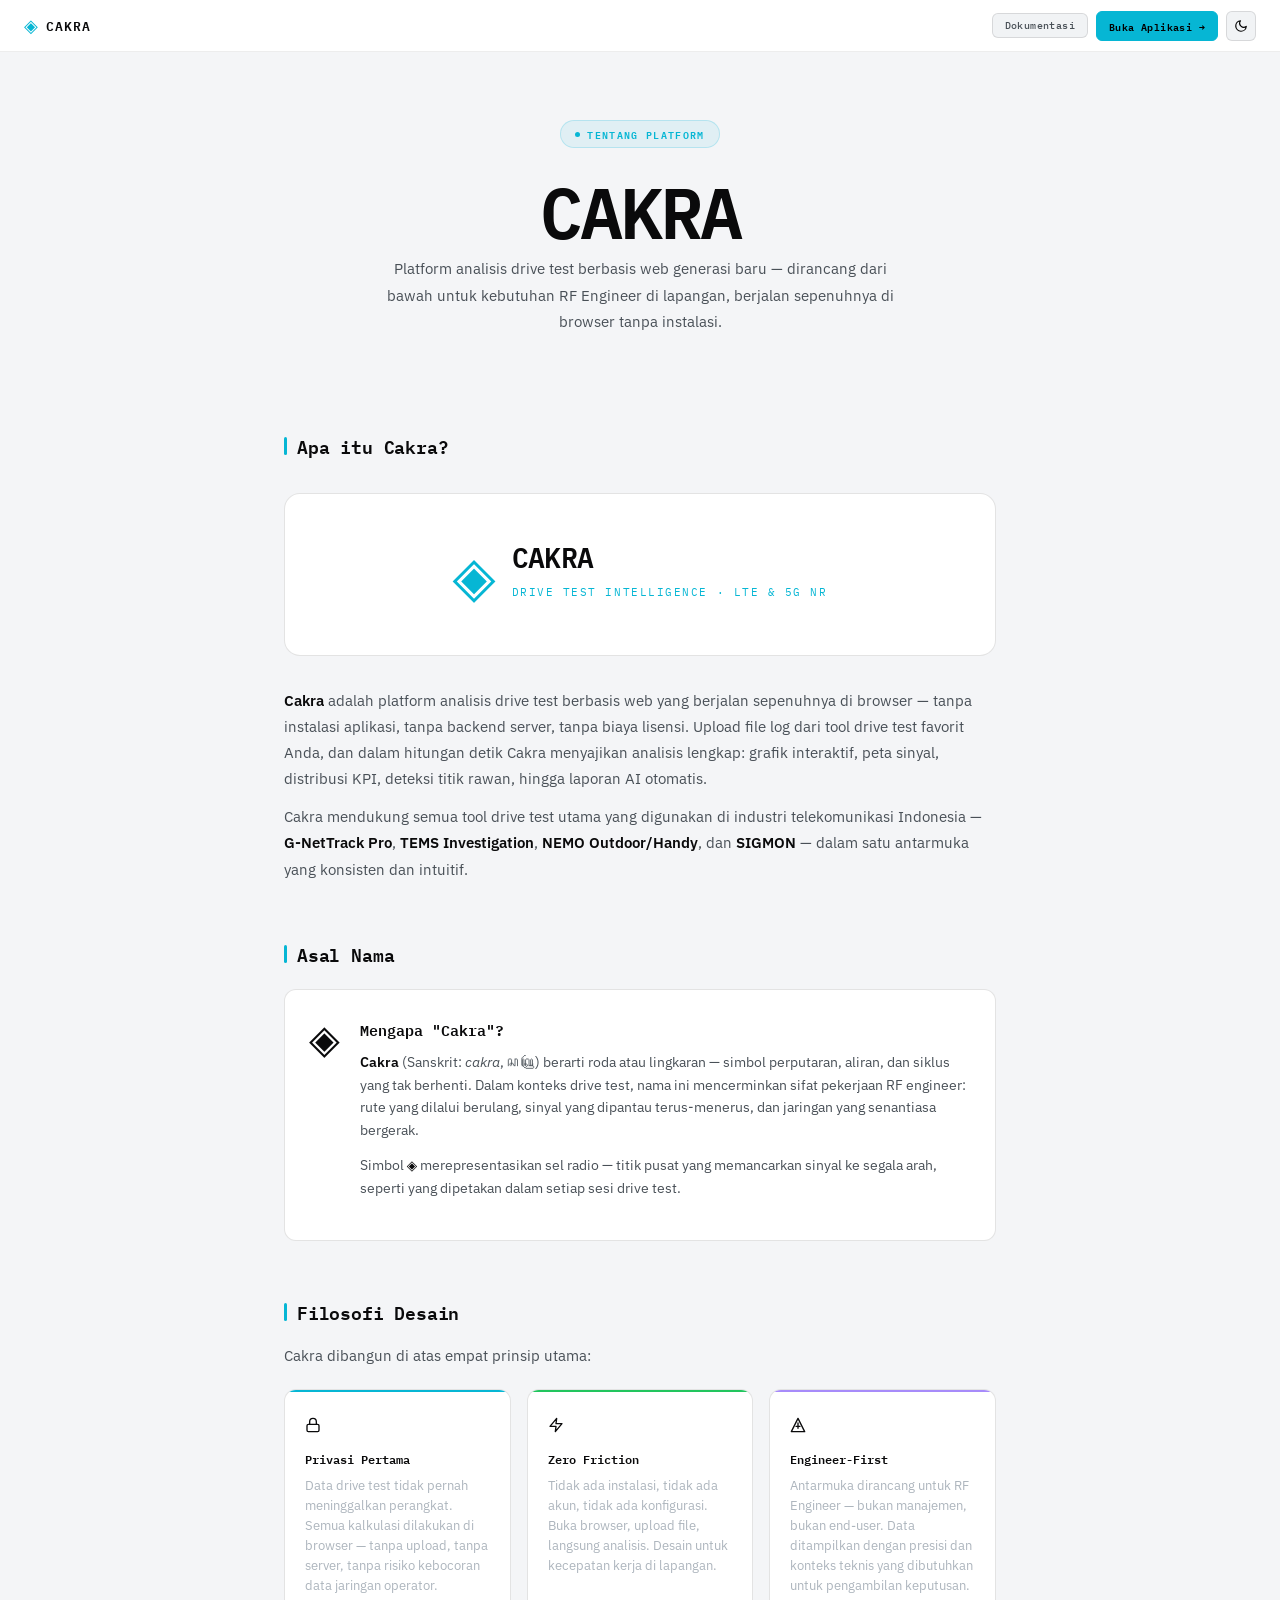
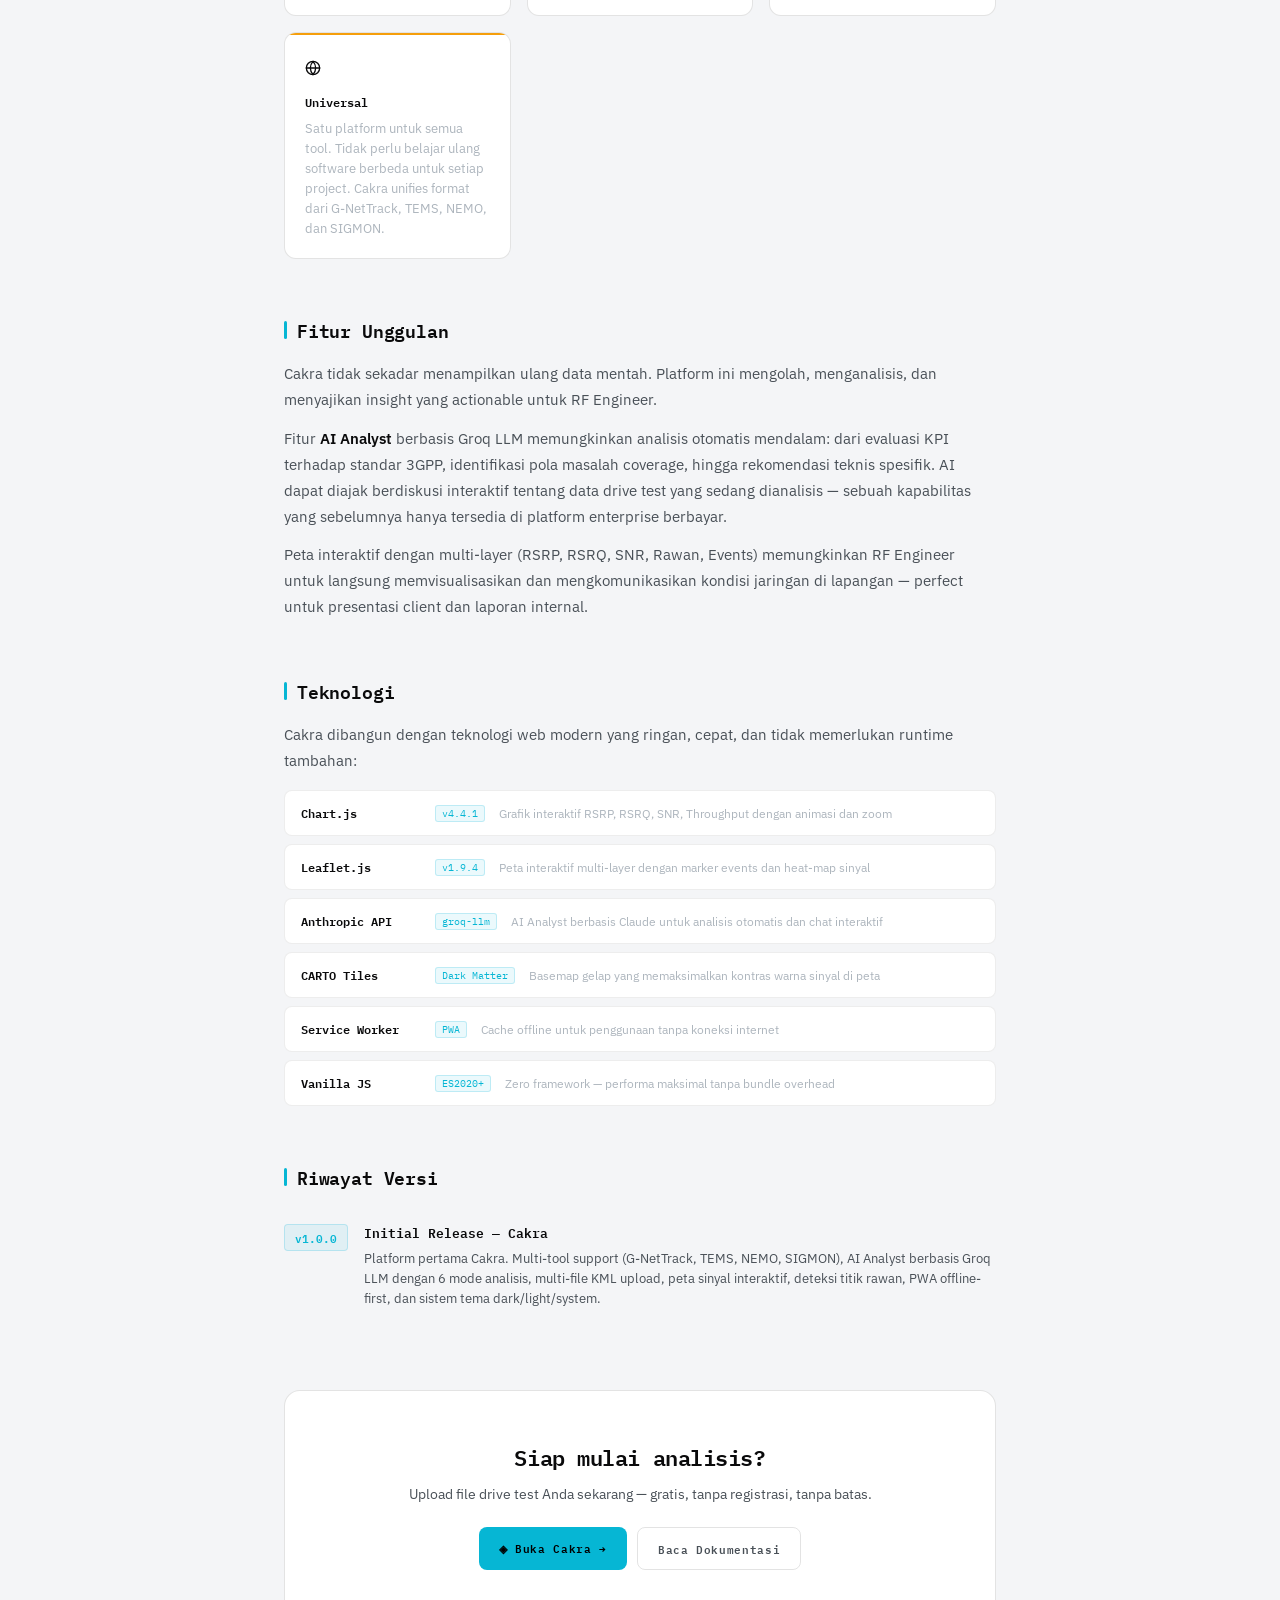
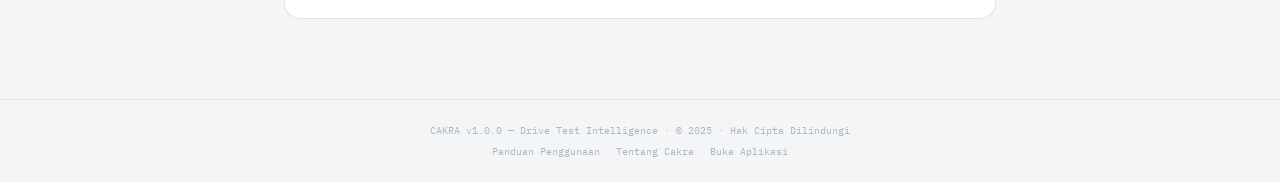
==== about.html @ 618f8547 "fix: zero CDN, all libs bundled local" ====
<!DOCTYPE html>
<html lang="id">
<head>
<meta charset="UTF-8">
<meta name="viewport" content="width=device-width, initial-scale=1.0">
<title>Tentang Cakra — Drive Test Intelligence</title>
<meta name="description" content="Tentang Cakra — Platform analisis drive test LTE & 5G NR berbasis web untuk RF Engineer">
<link rel="icon" href="icons/icon.svg">
<link rel="preconnect" href="https://fonts.googleapis.com">
<link href="https://fonts.googleapis.com/css2?family=IBM+Plex+Mono:wght@400;500;600&family=IBM+Plex+Sans:wght@300;400;500;600&display=swap" rel="stylesheet">
<style>
*,*::before,*::after{box-sizing:border-box;margin:0;padding:0}

:root {
  --bg:#0a0a0b;--bg2:#111113;--bg3:#18181b;--bg4:#1f1f23;
  --border:rgba(255,255,255,0.055);--border2:rgba(255,255,255,0.09);
  --text:#ececee;--text2:#8e8e97;--text3:#50505a;
  --cyan:#06b6d4;--cyan-hi:#22d3ee;--cyan-dim:rgba(6,182,212,0.10);
  --green:#22c55e;--green-dim:rgba(34,197,94,0.10);
  --amber:#f59e0b;--purple:#a78bfa;--purple-dim:rgba(167,139,250,0.10);
  --mono:'IBM Plex Mono',monospace;--sans:'IBM Plex Sans',system-ui,sans-serif;
}
@media(prefers-color-scheme:light){
  :root{--bg:#f4f5f7;--bg2:#fff;--bg3:#f1f3f5;--bg4:#e9ecef;--border:rgba(0,0,0,0.07);--border2:rgba(0,0,0,0.11);--text:#0a0a0b;--text2:#495057;--text3:#adb5bd;--cyan-dim:rgba(6,182,212,0.08)}
}
[data-theme="dark"]{--bg:#0a0a0b;--bg2:#111113;--bg3:#18181b;--bg4:#1f1f23;--border:rgba(255,255,255,0.055);--border2:rgba(255,255,255,0.09);--text:#ececee;--text2:#8e8e97;--text3:#50505a;--cyan-dim:rgba(6,182,212,0.10)}
[data-theme="light"]{--bg:#f4f5f7;--bg2:#fff;--bg3:#f1f3f5;--bg4:#e9ecef;--border:rgba(0,0,0,0.07);--border2:rgba(0,0,0,0.11);--text:#0a0a0b;--text2:#495057;--text3:#adb5bd;--cyan-dim:rgba(6,182,212,0.08)}

html{scroll-behavior:smooth}
body{font-family:var(--sans);background:var(--bg);color:var(--text);min-height:100vh;-webkit-font-smoothing:antialiased}

/* NAV */
.nav{position:fixed;top:0;left:0;right:0;z-index:100;padding:0 24px;height:52px;background:var(--bg2);border-bottom:1px solid var(--border);backdrop-filter:blur(16px);display:flex;align-items:center;gap:12px}
.nav-logo{display:flex;align-items:center;gap:8px;text-decoration:none;color:var(--text)}
.nav-icon{color:var(--cyan);font-size:18px}
.nav-text{font-family:var(--mono);font-size:13px;font-weight:600;letter-spacing:0.08em}
.nav-right{margin-left:auto;display:flex;align-items:center;gap:8px}
.nav-btn{font-family:var(--mono);font-size:10px;font-weight:500;padding:5px 12px;border-radius:6px;border:1px solid var(--border2);background:var(--bg3);color:var(--text2);cursor:pointer;text-decoration:none;transition:0.15s;letter-spacing:0.04em}
.nav-btn:hover{border-color:var(--cyan);color:var(--cyan)}
.nav-cta{background:var(--cyan);color:#000;border-color:var(--cyan);font-weight:600}
.nav-cta:hover{background:var(--cyan-hi)}
.theme-btn{width:30px;height:30px;display:flex;align-items:center;justify-content:center;background:var(--bg3);border:1px solid var(--border2);border-radius:6px;cursor:pointer;font-size:13px;transition:0.15s}
.theme-btn:hover{border-color:var(--cyan)}

/* HERO */
.about-hero{padding:120px 24px 64px;text-align:center;max-width:720px;margin:0 auto}
.hero-tag{display:inline-flex;align-items:center;gap:7px;font-family:var(--mono);font-size:9.5px;font-weight:600;letter-spacing:0.14em;color:var(--cyan);background:var(--cyan-dim);border:1px solid rgba(6,182,212,0.2);padding:4px 14px;border-radius:20px;margin-bottom:28px;text-transform:uppercase}
.hero-dot{width:5px;height:5px;border-radius:50%;background:var(--cyan);animation:blink 2s infinite;flex-shrink:0}
@keyframes blink{0%,100%{opacity:1}50%{opacity:0.3}}
.hero-title{font-family:var(--mono);font-size:clamp(42px,8vw,72px);font-weight:600;line-height:0.95;letter-spacing:-0.04em;margin-bottom:12px}
.hero-sub{font-size:15px;color:var(--text2);line-height:1.75;max-width:540px;margin:0 auto 32px}

/* CONTENT */
.about-content{max-width:760px;margin:0 auto;padding:0 24px 80px}

.about-section{margin-bottom:56px}
.about-section h2{font-family:var(--mono);font-size:18px;font-weight:600;letter-spacing:-0.01em;margin-bottom:16px;display:flex;align-items:center;gap:10px}
.about-section h2::before{content:'';display:block;width:3px;height:18px;background:var(--cyan);border-radius:2px;flex-shrink:0}
.about-section p{font-size:14.5px;color:var(--text2);line-height:1.8;margin-bottom:12px}
.about-section p strong{color:var(--text);font-weight:600}

/* LOGO SECTION */
.logo-display{display:flex;align-items:center;justify-content:center;gap:16px;margin:32px 0;padding:40px;background:var(--bg2);border:1px solid var(--border2);border-radius:16px}
.logo-big{font-size:56px;color:var(--cyan)}
.logo-info h3{font-family:var(--mono);font-size:28px;font-weight:600;letter-spacing:-0.02em;margin-bottom:4px}
.logo-info p{font-family:var(--mono);font-size:11px;color:var(--cyan);letter-spacing:0.14em;text-transform:uppercase}

/* PHILOSOPHY GRID */
.phil-grid{display:grid;grid-template-columns:repeat(auto-fill,minmax(220px,1fr));gap:16px;margin-top:20px}
.phil-card{background:var(--bg2);border:1px solid var(--border2);border-radius:12px;padding:20px;position:relative;overflow:hidden}
.phil-card::before{content:'';position:absolute;top:0;left:0;right:0;height:2px}
.phil-card.cyan::before{background:var(--cyan)}
.phil-card.green::before{background:var(--green)}
.phil-card.purple::before{background:var(--purple)}
.phil-card.amber::before{background:var(--amber)}
.phil-icon{font-size:22px;margin-bottom:10px}
.phil-title{font-family:var(--mono);font-size:12px;font-weight:600;margin-bottom:6px;color:var(--text)}
.phil-desc{font-size:12.5px;color:var(--text3);line-height:1.6}

/* TECH STACK */
.tech-list{display:flex;flex-direction:column;gap:8px;margin-top:16px}
.tech-item{display:flex;align-items:center;gap:14px;padding:12px 16px;background:var(--bg2);border:1px solid var(--border);border-radius:8px;transition:0.15s}
.tech-item:hover{border-color:var(--border2)}
.tech-name{font-family:var(--mono);font-size:12px;font-weight:600;min-width:120px;color:var(--text)}
.tech-ver{font-family:var(--mono);font-size:10px;color:var(--cyan);background:var(--cyan-dim);border:1px solid rgba(6,182,212,0.2);padding:1px 6px;border-radius:3px}
.tech-desc{font-size:12px;color:var(--text3);flex:1}

/* NAMING */
.name-card{background:var(--bg2);border:1px solid var(--border2);border-radius:12px;padding:28px 24px;margin:20px 0;display:flex;gap:20px;align-items:flex-start}
.name-symbol{font-size:40px;flex-shrink:0;line-height:1}
.name-body h3{font-family:var(--mono);font-size:15px;font-weight:600;margin-bottom:8px;color:var(--text)}
.name-body p{font-size:13.5px;color:var(--text2);line-height:1.7}

/* VERSION HISTORY */
.version-list{display:flex;flex-direction:column;gap:0;margin-top:16px}
.version-item{display:flex;gap:16px;padding:14px 0;border-bottom:1px solid var(--border)}
.version-item:last-child{border-bottom:none}
.version-tag{font-family:var(--mono);font-size:11px;font-weight:600;padding:3px 10px;border-radius:4px;background:var(--cyan-dim);border:1px solid rgba(6,182,212,0.2);color:var(--cyan);flex-shrink:0;height:fit-content;margin-top:2px}
.version-body h4{font-family:var(--mono);font-size:12.5px;font-weight:600;margin-bottom:4px;color:var(--text)}
.version-body p{font-size:12.5px;color:var(--text2);line-height:1.6}

/* CTA SECTION */
.cta-section{text-align:center;padding:48px 24px;background:var(--bg2);border:1px solid var(--border2);border-radius:16px;margin:48px 0 0}
.cta-title{font-family:var(--mono);font-size:22px;font-weight:600;letter-spacing:-0.02em;margin-bottom:10px}
.cta-sub{font-size:14px;color:var(--text2);margin-bottom:24px}
.cta-buttons{display:flex;gap:10px;justify-content:center;flex-wrap:wrap}
.cta-btn{font-family:var(--mono);font-size:11px;font-weight:600;padding:11px 20px;border-radius:8px;cursor:pointer;text-decoration:none;transition:0.15s;letter-spacing:0.06em}
.cta-primary{background:var(--cyan);color:#000;border:none}
.cta-primary:hover{background:var(--cyan-hi);transform:translateY(-1px)}
.cta-secondary{background:transparent;color:var(--text2);border:1px solid var(--border2)}
.cta-secondary:hover{border-color:var(--cyan);color:var(--cyan)}

/* FOOTER */
.footer{padding:24px;text-align:center;border-top:1px solid var(--border)}
.footer-text{font-family:var(--mono);font-size:9.5px;color:var(--text3);margin-bottom:8px}
.footer-links{display:flex;gap:16px;justify-content:center}
.footer-link{font-family:var(--mono);font-size:9.5px;color:var(--text3);text-decoration:none;transition:0.12s}
.footer-link:hover{color:var(--cyan)}

@media(max-width:600px){
  .logo-display{flex-direction:column;text-align:center}
  .name-card{flex-direction:column}
}
</style>
</head>
<body>

<nav class="nav">
  <a href="index.html" class="nav-logo">
    <span class="nav-icon">◈</span>
    <span class="nav-text">CAKRA</span>
  </a>
  <div class="nav-right">
    <a href="docs.html" class="nav-btn">Dokumentasi</a>
    <a href="index.html" class="nav-btn nav-cta">Buka Aplikasi →</a>
    <button class="theme-btn" id="themeBtn" onclick="toggleTheme()"><svg width="14" height="14" viewBox="0 0 24 24" fill="none" stroke="currentColor" stroke-width="2" stroke-linecap="round" stroke-linejoin="round"><path d="M21 12.79A9 9 0 1 1 11.21 3 7 7 0 0 0 21 12.79z"/></svg></button>
  </div>
</nav>

<div class="about-hero">
  <div class="hero-tag">
    <span class="hero-dot"></span>
    Tentang Platform
  </div>
  <h1 class="hero-title">CAKRA</h1>
  <p class="hero-sub">
    Platform analisis drive test berbasis web generasi baru — dirancang dari bawah untuk kebutuhan RF Engineer di lapangan, berjalan sepenuhnya di browser tanpa instalasi.
  </p>
</div>

<div class="about-content">

  <!-- WHAT IS CAKRA -->
  <div class="about-section">
    <h2>Apa itu Cakra?</h2>

    <div class="logo-display">
      <div class="logo-big">◈</div>
      <div class="logo-info">
        <h3>CAKRA</h3>
        <p>Drive Test Intelligence · LTE & 5G NR</p>
      </div>
    </div>

    <p>
      <strong>Cakra</strong> adalah platform analisis drive test berbasis web yang berjalan sepenuhnya di browser — tanpa instalasi aplikasi, tanpa backend server, tanpa biaya lisensi. Upload file log dari tool drive test favorit Anda, dan dalam hitungan detik Cakra menyajikan analisis lengkap: grafik interaktif, peta sinyal, distribusi KPI, deteksi titik rawan, hingga laporan AI otomatis.
    </p>
    <p>
      Cakra mendukung semua tool drive test utama yang digunakan di industri telekomunikasi Indonesia — <strong>G-NetTrack Pro</strong>, <strong>TEMS Investigation</strong>, <strong>NEMO Outdoor/Handy</strong>, dan <strong>SIGMON</strong> — dalam satu antarmuka yang konsisten dan intuitif.
    </p>
  </div>

  <!-- ASAL NAMA -->
  <div class="about-section">
    <h2>Asal Nama</h2>
    <div class="name-card">
      <div class="name-symbol">◈</div>
      <div class="name-body">
        <h3>Mengapa "Cakra"?</h3>
        <p>
          <strong>Cakra</strong> (Sanskrit: <em>cakra</em>, ꦕꦏꦿ) berarti roda atau lingkaran — simbol perputaran, aliran, dan siklus yang tak berhenti. Dalam konteks drive test, nama ini mencerminkan sifat pekerjaan RF engineer: rute yang dilalui berulang, sinyal yang dipantau terus-menerus, dan jaringan yang senantiasa bergerak.
        </p>
        <p>
          Simbol <strong>◈</strong> merepresentasikan sel radio — titik pusat yang memancarkan sinyal ke segala arah, seperti yang dipetakan dalam setiap sesi drive test.
        </p>
      </div>
    </div>
  </div>

  <!-- FILOSOFI DESAIN -->
  <div class="about-section">
    <h2>Filosofi Desain</h2>
    <p>Cakra dibangun di atas empat prinsip utama:</p>
    <div class="phil-grid">
      <div class="phil-card cyan">
        <div class="phil-icon"><svg width="16" height="16" viewBox="0 0 24 24" fill="none" stroke="currentColor" stroke-width="2" stroke-linecap="round" stroke-linejoin="round"><rect x="3" y="11" width="18" height="11" rx="2" ry="2"/><path d="M7 11V7a5 5 0 0 1 10 0v4"/></svg></div>
        <div class="phil-title">Privasi Pertama</div>
        <div class="phil-desc">Data drive test tidak pernah meninggalkan perangkat. Semua kalkulasi dilakukan di browser — tanpa upload, tanpa server, tanpa risiko kebocoran data jaringan operator.</div>
      </div>
      <div class="phil-card green">
        <div class="phil-icon"><svg width="16" height="16" viewBox="0 0 24 24" fill="none" stroke="currentColor" stroke-width="2" stroke-linecap="round" stroke-linejoin="round"><polygon points="13 2 3 14 12 14 11 22 21 10 12 10 13 2"/></svg></div>
        <div class="phil-title">Zero Friction</div>
        <div class="phil-desc">Tidak ada instalasi, tidak ada akun, tidak ada konfigurasi. Buka browser, upload file, langsung analisis. Desain untuk kecepatan kerja di lapangan.</div>
      </div>
      <div class="phil-card purple">
        <div class="phil-icon"><svg width="16" height="16" viewBox="0 0 24 24" fill="none" stroke="currentColor" stroke-width="2" stroke-linecap="round" stroke-linejoin="round"><path d="M12 2L2 22h20L12 2z"/><line x1="12" y1="9" x2="12" y2="17"/><line x1="9" y1="14" x2="15" y2="14"/></svg></div>
        <div class="phil-title">Engineer-First</div>
        <div class="phil-desc">Antarmuka dirancang untuk RF Engineer — bukan manajemen, bukan end-user. Data ditampilkan dengan presisi dan konteks teknis yang dibutuhkan untuk pengambilan keputusan.</div>
      </div>
      <div class="phil-card amber">
        <div class="phil-icon"><svg width="16" height="16" viewBox="0 0 24 24" fill="none" stroke="currentColor" stroke-width="2" stroke-linecap="round" stroke-linejoin="round"><circle cx="12" cy="12" r="10"/><line x1="2" y1="12" x2="22" y2="12"/><path d="M12 2a15.3 15.3 0 0 1 4 10 15.3 15.3 0 0 1-4 10 15.3 15.3 0 0 1-4-10 15.3 15.3 0 0 1 4-10z"/></svg></div>
        <div class="phil-title">Universal</div>
        <div class="phil-desc">Satu platform untuk semua tool. Tidak perlu belajar ulang software berbeda untuk setiap project. Cakra unifies format dari G-NetTrack, TEMS, NEMO, dan SIGMON.</div>
      </div>
    </div>
  </div>

  <!-- FITUR UNGGULAN -->
  <div class="about-section">
    <h2>Fitur Unggulan</h2>
    <p>
      Cakra tidak sekadar menampilkan ulang data mentah. Platform ini mengolah, menganalisis, dan menyajikan insight yang actionable untuk RF Engineer.
    </p>
    <p>
      Fitur <strong>AI Analyst</strong> berbasis Groq LLM memungkinkan analisis otomatis mendalam: dari evaluasi KPI terhadap standar 3GPP, identifikasi pola masalah coverage, hingga rekomendasi teknis spesifik. AI dapat diajak berdiskusi interaktif tentang data drive test yang sedang dianalisis — sebuah kapabilitas yang sebelumnya hanya tersedia di platform enterprise berbayar.
    </p>
    <p>
      Peta interaktif dengan multi-layer (RSRP, RSRQ, SNR, Rawan, Events) memungkinkan RF Engineer untuk langsung memvisualisasikan dan mengkomunikasikan kondisi jaringan di lapangan — perfect untuk presentasi client dan laporan internal.
    </p>
  </div>

  <!-- TECH STACK -->
  <div class="about-section">
    <h2>Teknologi</h2>
    <p>Cakra dibangun dengan teknologi web modern yang ringan, cepat, dan tidak memerlukan runtime tambahan:</p>
    <div class="tech-list">
      <div class="tech-item">
        <div class="tech-name">Chart.js</div>
        <div class="tech-ver">v4.4.1</div>
        <div class="tech-desc">Grafik interaktif RSRP, RSRQ, SNR, Throughput dengan animasi dan zoom</div>
      </div>
      <div class="tech-item">
        <div class="tech-name">Leaflet.js</div>
        <div class="tech-ver">v1.9.4</div>
        <div class="tech-desc">Peta interaktif multi-layer dengan marker events dan heat-map sinyal</div>
      </div>
      <div class="tech-item">
        <div class="tech-name">Anthropic API</div>
        <div class="tech-ver">groq-llm</div>
        <div class="tech-desc">AI Analyst berbasis Claude untuk analisis otomatis dan chat interaktif</div>
      </div>
      <div class="tech-item">
        <div class="tech-name">CARTO Tiles</div>
        <div class="tech-ver">Dark Matter</div>
        <div class="tech-desc">Basemap gelap yang memaksimalkan kontras warna sinyal di peta</div>
      </div>
      <div class="tech-item">
        <div class="tech-name">Service Worker</div>
        <div class="tech-ver">PWA</div>
        <div class="tech-desc">Cache offline untuk penggunaan tanpa koneksi internet</div>
      </div>
      <div class="tech-item">
        <div class="tech-name">Vanilla JS</div>
        <div class="tech-ver">ES2020+</div>
        <div class="tech-desc">Zero framework — performa maksimal tanpa bundle overhead</div>
      </div>
    </div>
  </div>

  <!-- VERSI -->
  <div class="about-section">
    <h2>Riwayat Versi</h2>
    <div class="version-list">
      <div class="version-item">
        <div class="version-tag">v1.0.0</div>
        <div class="version-body">
          <h4>Initial Release — Cakra</h4>
          <p>Platform pertama Cakra. Multi-tool support (G-NetTrack, TEMS, NEMO, SIGMON), AI Analyst berbasis Groq LLM dengan 6 mode analisis, multi-file KML upload, peta sinyal interaktif, deteksi titik rawan, PWA offline-first, dan sistem tema dark/light/system.</p>
        </div>
      </div>
    </div>
  </div>

  <!-- CTA -->
  <div class="cta-section">
    <div class="cta-title">Siap mulai analisis?</div>
    <p class="cta-sub">Upload file drive test Anda sekarang — gratis, tanpa registrasi, tanpa batas.</p>
    <div class="cta-buttons">
      <a href="index.html" class="cta-btn cta-primary">◈ Buka Cakra →</a>
      <a href="docs.html" class="cta-btn cta-secondary">Baca Dokumentasi</a>
    </div>
  </div>

</div>

<footer class="footer">
  <div class="footer-text">CAKRA v1.0.0 — Drive Test Intelligence · © 2025 · Hak Cipta Dilindungi</div>
  <div class="footer-links">
    <a href="docs.html" class="footer-link">Panduan Penggunaan</a>
    <a href="about.html" class="footer-link">Tentang Cakra</a>
    <a href="index.html" class="footer-link">Buka Aplikasi</a>
  </div>
</footer>

<script>
function getSystemTheme(){return window.matchMedia('(prefers-color-scheme:dark)').matches?'dark':'light'}
function applyTheme(t){document.documentElement.setAttribute('data-theme',t)}
function toggleTheme(){
  const cur=document.documentElement.getAttribute('data-theme')||getSystemTheme();
  const next=cur==='dark'?'light':'dark';
  applyTheme(next);
  document.getElementById('themeBtn').innerHTML=next==='dark'?'<svg width="14" height="14" viewBox="0 0 24 24" fill="none" stroke="currentColor" stroke-width="2" stroke-linecap="round" stroke-linejoin="round"><circle cx="12" cy="12" r="5"/><line x1="12" y1="1" x2="12" y2="3"/><line x1="12" y1="21" x2="12" y2="23"/><line x1="4.22" y1="4.22" x2="5.64" y2="5.64"/><line x1="18.36" y1="18.36" x2="19.78" y2="19.78"/><line x1="1" y1="12" x2="3" y2="12"/><line x1="21" y1="12" x2="23" y2="12"/><line x1="4.22" y1="19.78" x2="5.64" y2="18.36"/><line x1="18.36" y1="5.64" x2="19.78" y2="4.22"/></svg>':'<svg width="14" height="14" viewBox="0 0 24 24" fill="none" stroke="currentColor" stroke-width="2" stroke-linecap="round" stroke-linejoin="round"><path d="M21 12.79A9 9 0 1 1 11.21 3 7 7 0 0 0 21 12.79z"/></svg>';
}
applyTheme(getSystemTheme());
document.getElementById('themeBtn').innerHTML=getSystemTheme()==='dark'?'<svg width="14" height="14" viewBox="0 0 24 24" fill="none" stroke="currentColor" stroke-width="2" stroke-linecap="round" stroke-linejoin="round"><circle cx="12" cy="12" r="5"/><line x1="12" y1="1" x2="12" y2="3"/><line x1="12" y1="21" x2="12" y2="23"/><line x1="4.22" y1="4.22" x2="5.64" y2="5.64"/><line x1="18.36" y1="18.36" x2="19.78" y2="19.78"/><line x1="1" y1="12" x2="3" y2="12"/><line x1="21" y1="12" x2="23" y2="12"/><line x1="4.22" y1="19.78" x2="5.64" y2="18.36"/><line x1="18.36" y1="5.64" x2="19.78" y2="4.22"/></svg>':'<svg width="14" height="14" viewBox="0 0 24 24" fill="none" stroke="currentColor" stroke-width="2" stroke-linecap="round" stroke-linejoin="round"><path d="M21 12.79A9 9 0 1 1 11.21 3 7 7 0 0 0 21 12.79z"/></svg>';
window.matchMedia('(prefers-color-scheme:dark)').addEventListener('change',e=>{applyTheme(e.matches?'dark':'light')});
</script>
</body>
</html>
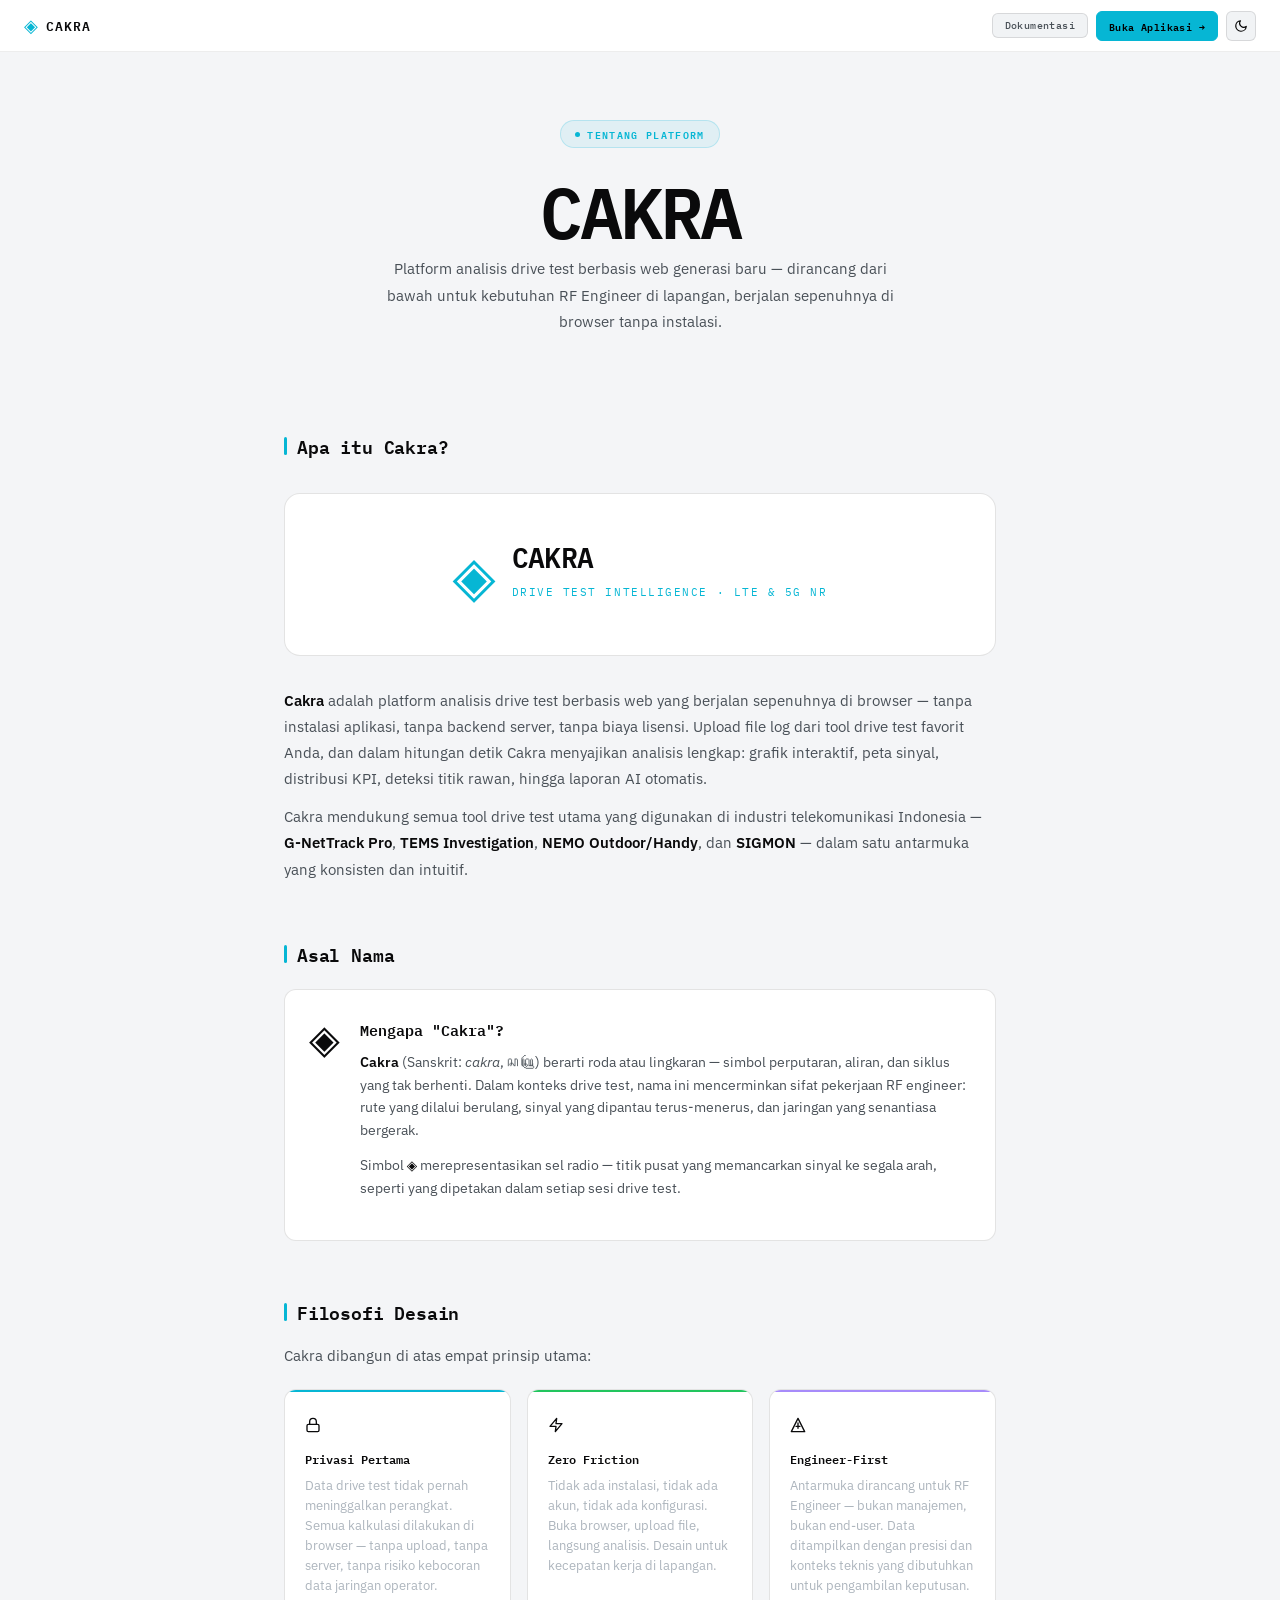
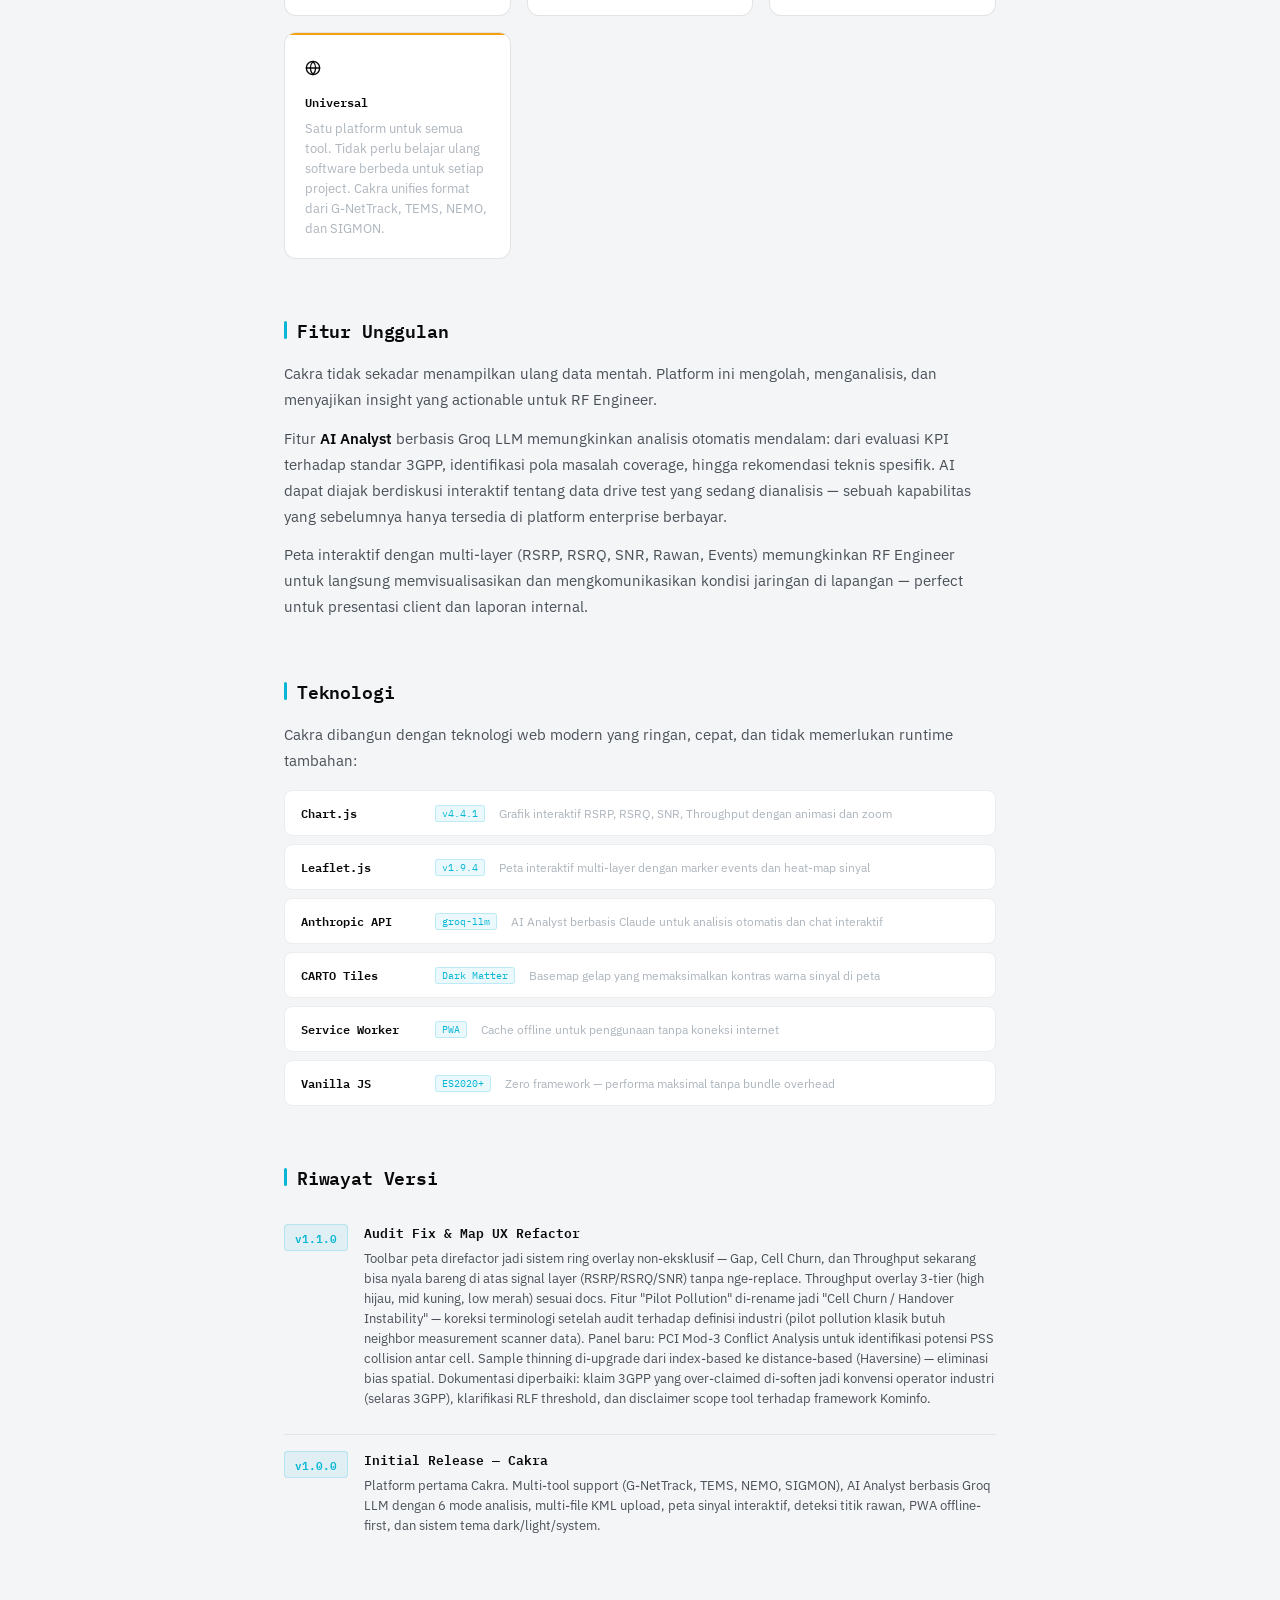
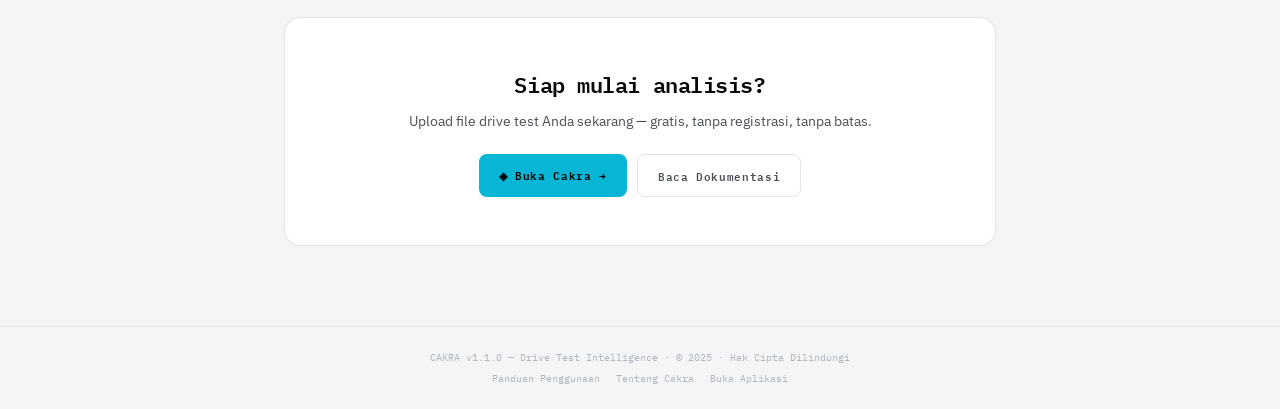
==== commit ac66ca03: "fix: zero CDN, all libs bundled local" ====
--- a/about.html
+++ b/about.html
@@ -272,6 +272,13 @@
     <h2>Riwayat Versi</h2>
     <div class="version-list">
       <div class="version-item">
+        <div class="version-tag">v1.1.0</div>
+        <div class="version-body">
+          <h4>Audit Fix &amp; Map UX Refactor</h4>
+          <p>Toolbar peta direfactor jadi sistem ring overlay non-eksklusif — Gap, Cell Churn, dan Throughput sekarang bisa nyala bareng di atas signal layer (RSRP/RSRQ/SNR) tanpa nge-replace. Throughput overlay 3-tier (high hijau, mid kuning, low merah) sesuai docs. Fitur "Pilot Pollution" di-rename jadi "Cell Churn / Handover Instability" — koreksi terminologi setelah audit terhadap definisi industri (pilot pollution klasik butuh neighbor measurement scanner data). Panel baru: PCI Mod-3 Conflict Analysis untuk identifikasi potensi PSS collision antar cell. Sample thinning di-upgrade dari index-based ke distance-based (Haversine) — eliminasi bias spatial. Dokumentasi diperbaiki: klaim 3GPP yang over-claimed di-soften jadi konvensi operator industri (selaras 3GPP), klarifikasi RLF threshold, dan disclaimer scope tool terhadap framework Kominfo.</p>
+        </div>
+      </div>
+      <div class="version-item">
         <div class="version-tag">v1.0.0</div>
         <div class="version-body">
           <h4>Initial Release — Cakra</h4>
@@ -294,7 +301,7 @@
 </div>
 
 <footer class="footer">
-  <div class="footer-text">CAKRA v1.0.0 — Drive Test Intelligence · © 2025 · Hak Cipta Dilindungi</div>
+  <div class="footer-text">CAKRA v1.1.0 — Drive Test Intelligence · © 2025 · Hak Cipta Dilindungi</div>
   <div class="footer-links">
     <a href="docs.html" class="footer-link">Panduan Penggunaan</a>
     <a href="about.html" class="footer-link">Tentang Cakra</a>
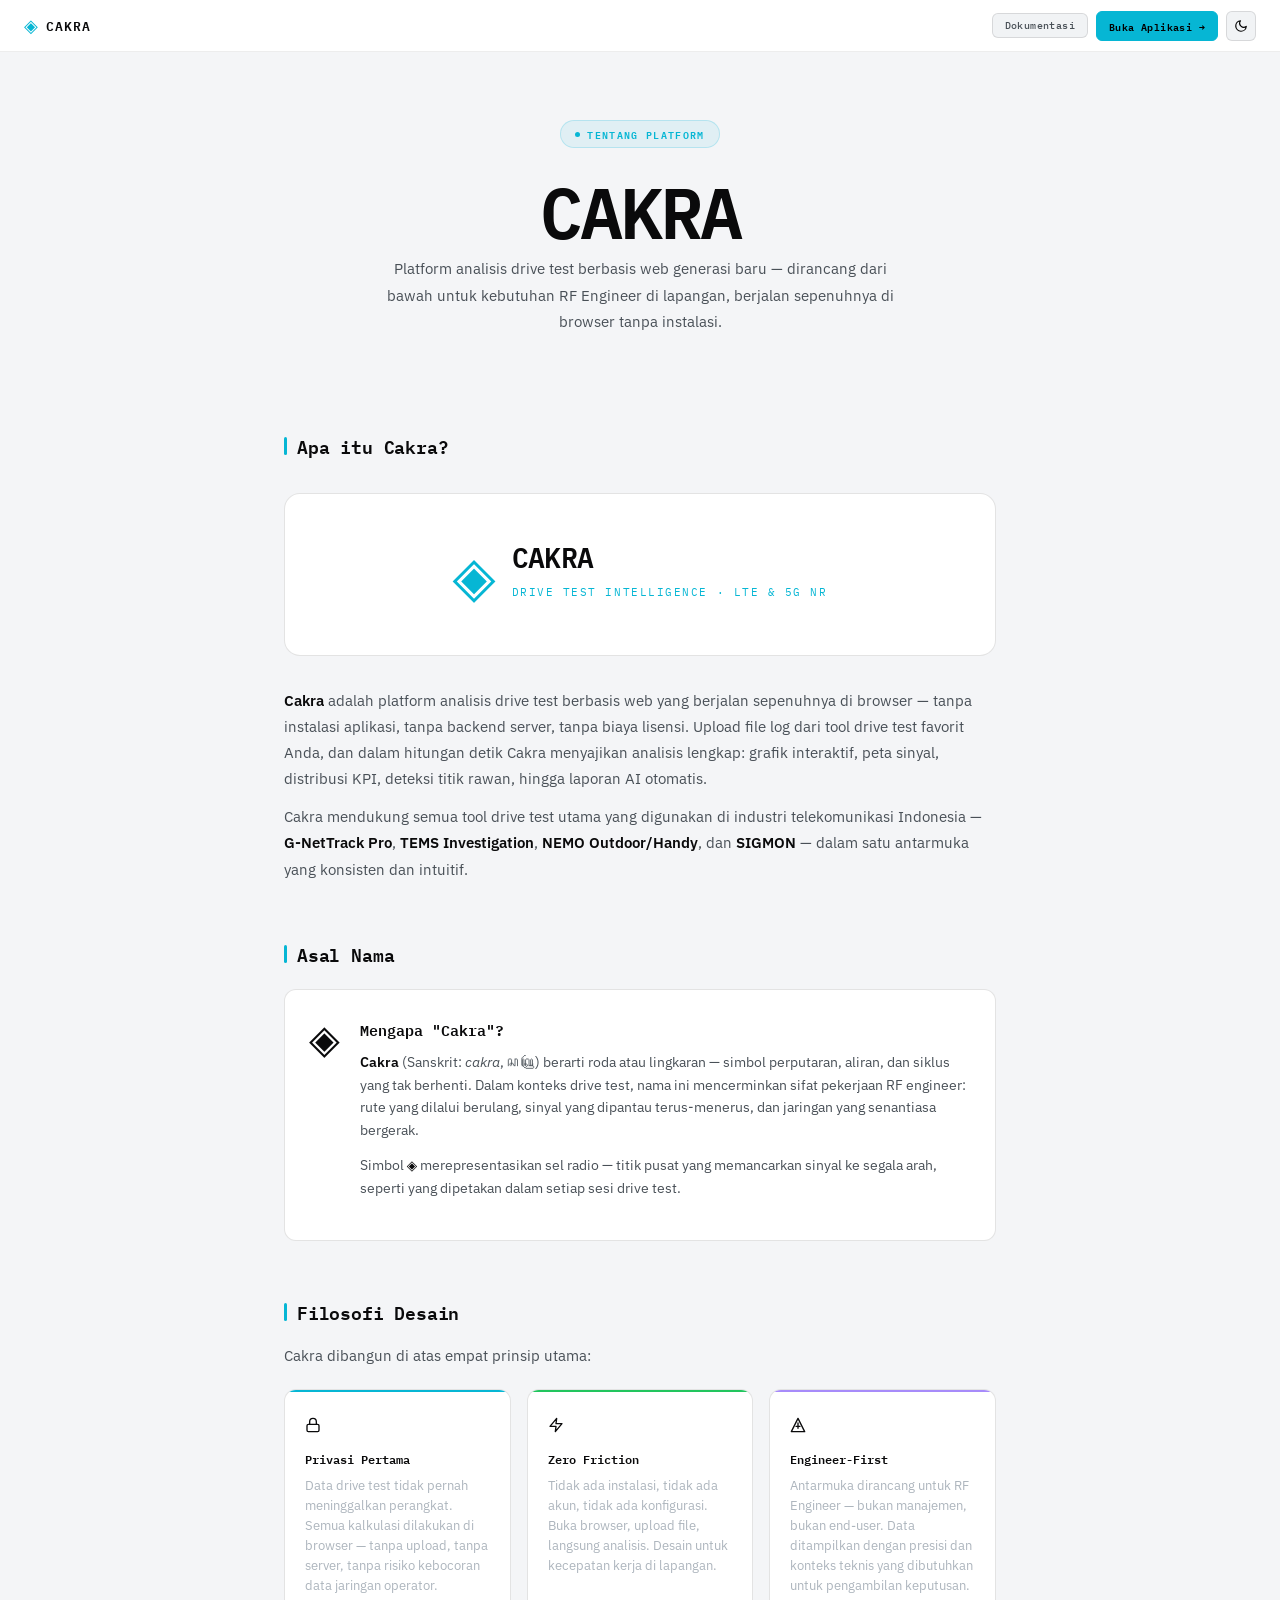
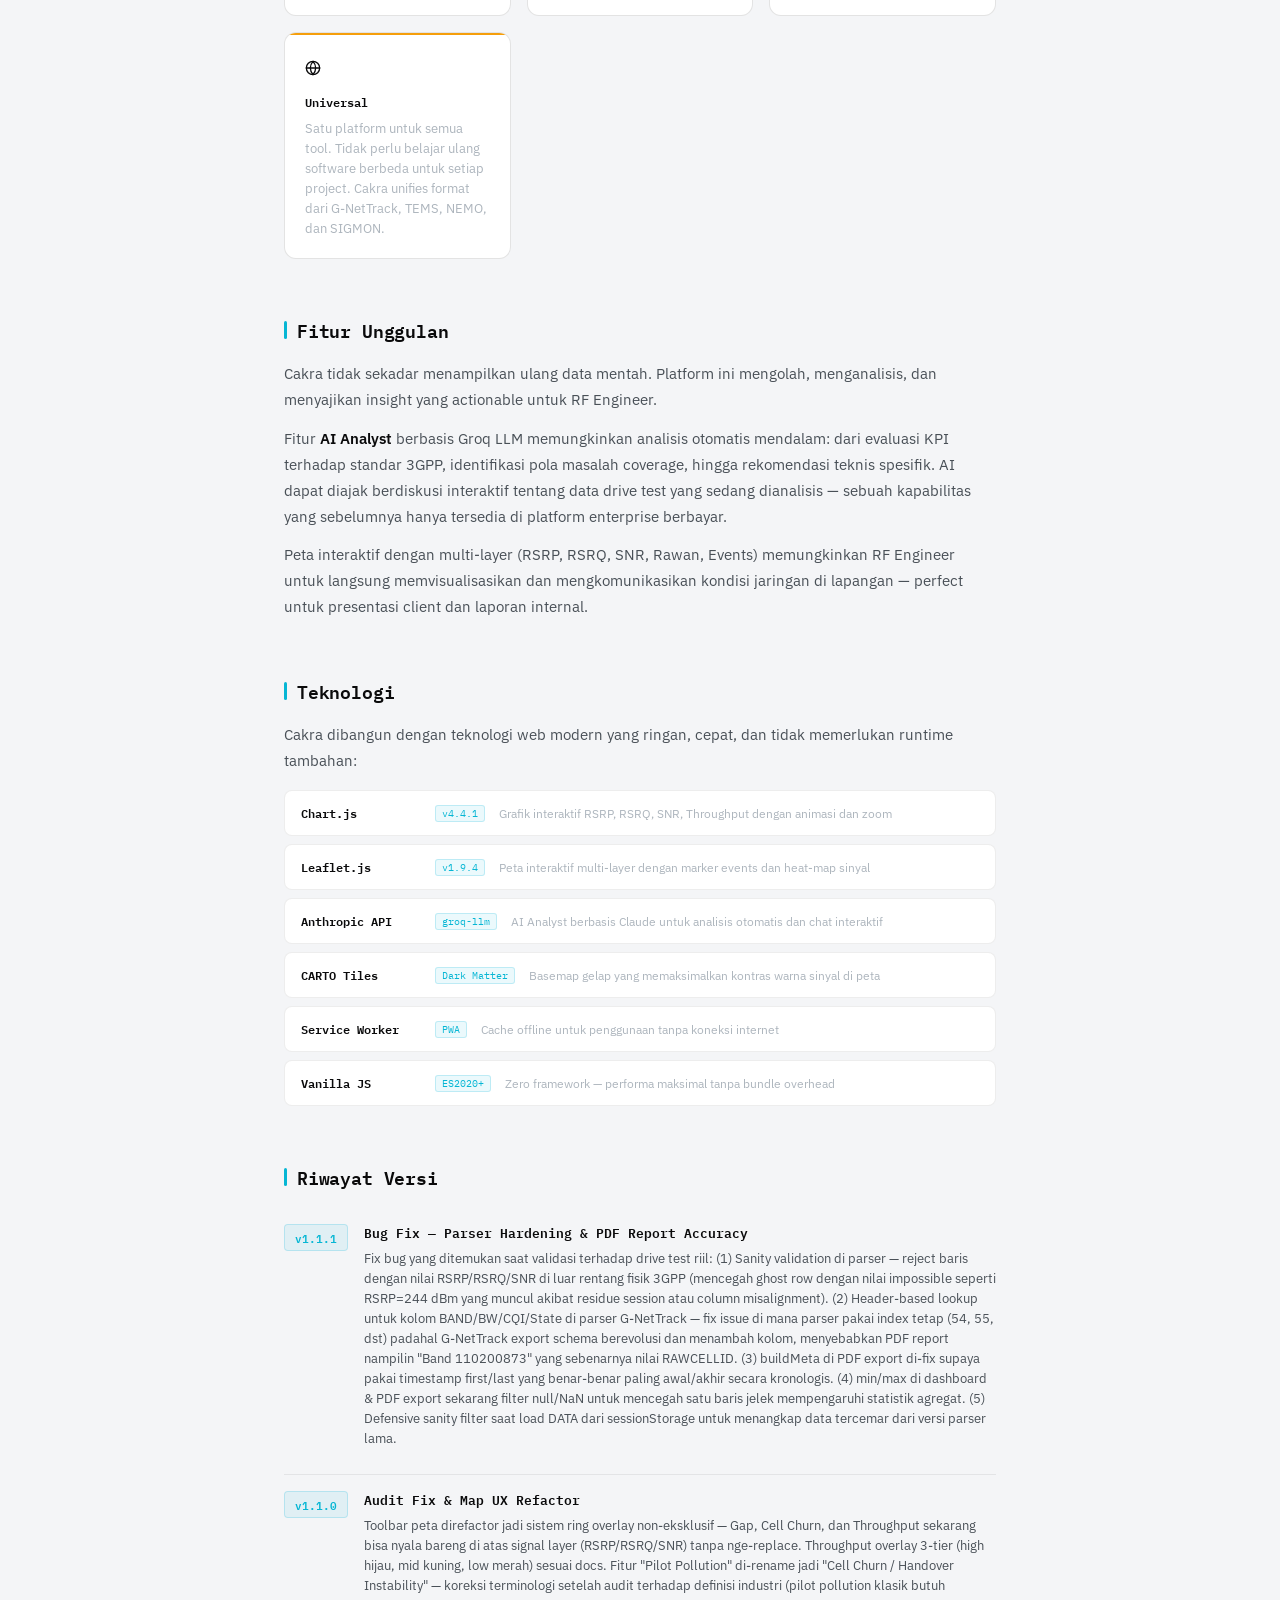
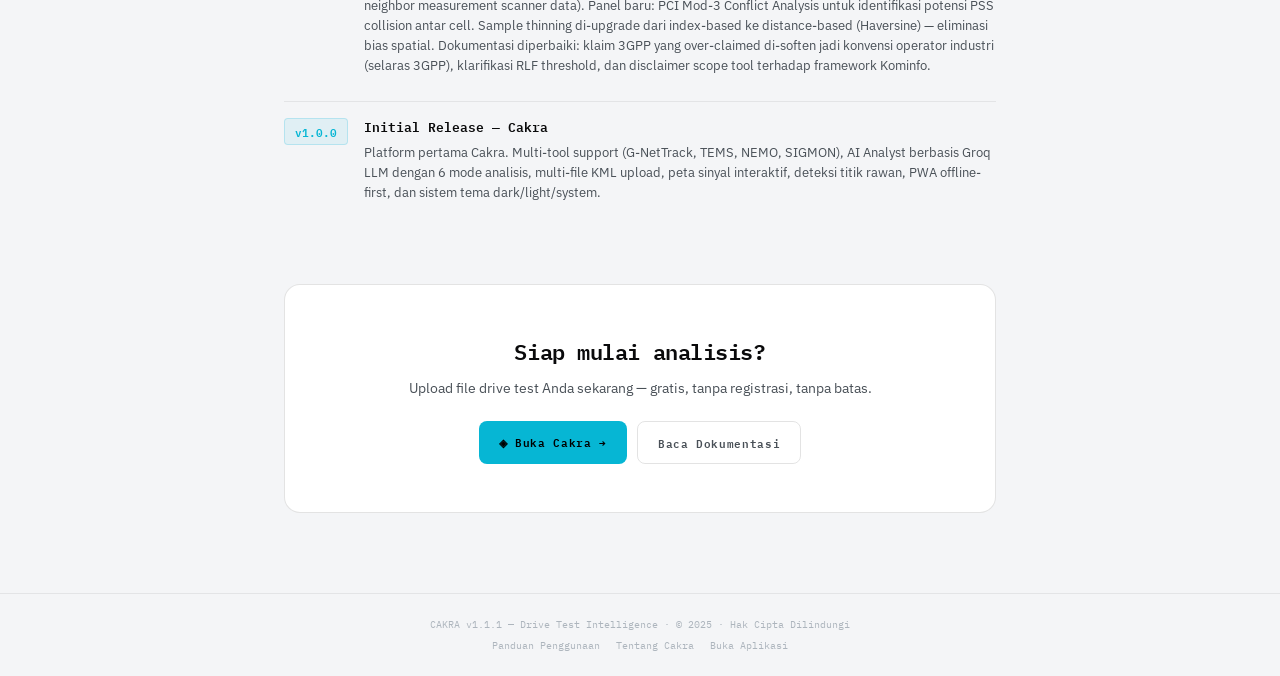
==== commit d99148bb: "fix: zero CDN, all libs bundled local" ====
--- a/about.html
+++ b/about.html
@@ -272,6 +272,13 @@
     <h2>Riwayat Versi</h2>
     <div class="version-list">
       <div class="version-item">
+        <div class="version-tag">v1.1.1</div>
+        <div class="version-body">
+          <h4>Bug Fix — Parser Hardening &amp; PDF Report Accuracy</h4>
+          <p>Fix bug yang ditemukan saat validasi terhadap drive test riil: (1) Sanity validation di parser — reject baris dengan nilai RSRP/RSRQ/SNR di luar rentang fisik 3GPP (mencegah ghost row dengan nilai impossible seperti RSRP=244 dBm yang muncul akibat residue session atau column misalignment). (2) Header-based lookup untuk kolom BAND/BW/CQI/State di parser G-NetTrack — fix issue di mana parser pakai index tetap (54, 55, dst) padahal G-NetTrack export schema berevolusi dan menambah kolom, menyebabkan PDF report nampilin "Band 110200873" yang sebenarnya nilai RAWCELLID. (3) <span class="inline-code">buildMeta</span> di PDF export di-fix supaya pakai timestamp first/last yang benar-benar paling awal/akhir secara kronologis. (4) <span class="inline-code">min/max</span> di dashboard &amp; PDF export sekarang filter null/NaN untuk mencegah satu baris jelek mempengaruhi statistik agregat. (5) Defensive sanity filter saat load DATA dari sessionStorage untuk menangkap data tercemar dari versi parser lama.</p>
+        </div>
+      </div>
+      <div class="version-item">
         <div class="version-tag">v1.1.0</div>
         <div class="version-body">
           <h4>Audit Fix &amp; Map UX Refactor</h4>
@@ -301,7 +308,7 @@
 </div>
 
 <footer class="footer">
-  <div class="footer-text">CAKRA v1.1.0 — Drive Test Intelligence · © 2025 · Hak Cipta Dilindungi</div>
+  <div class="footer-text">CAKRA v1.1.1 — Drive Test Intelligence · © 2025 · Hak Cipta Dilindungi</div>
   <div class="footer-links">
     <a href="docs.html" class="footer-link">Panduan Penggunaan</a>
     <a href="about.html" class="footer-link">Tentang Cakra</a>
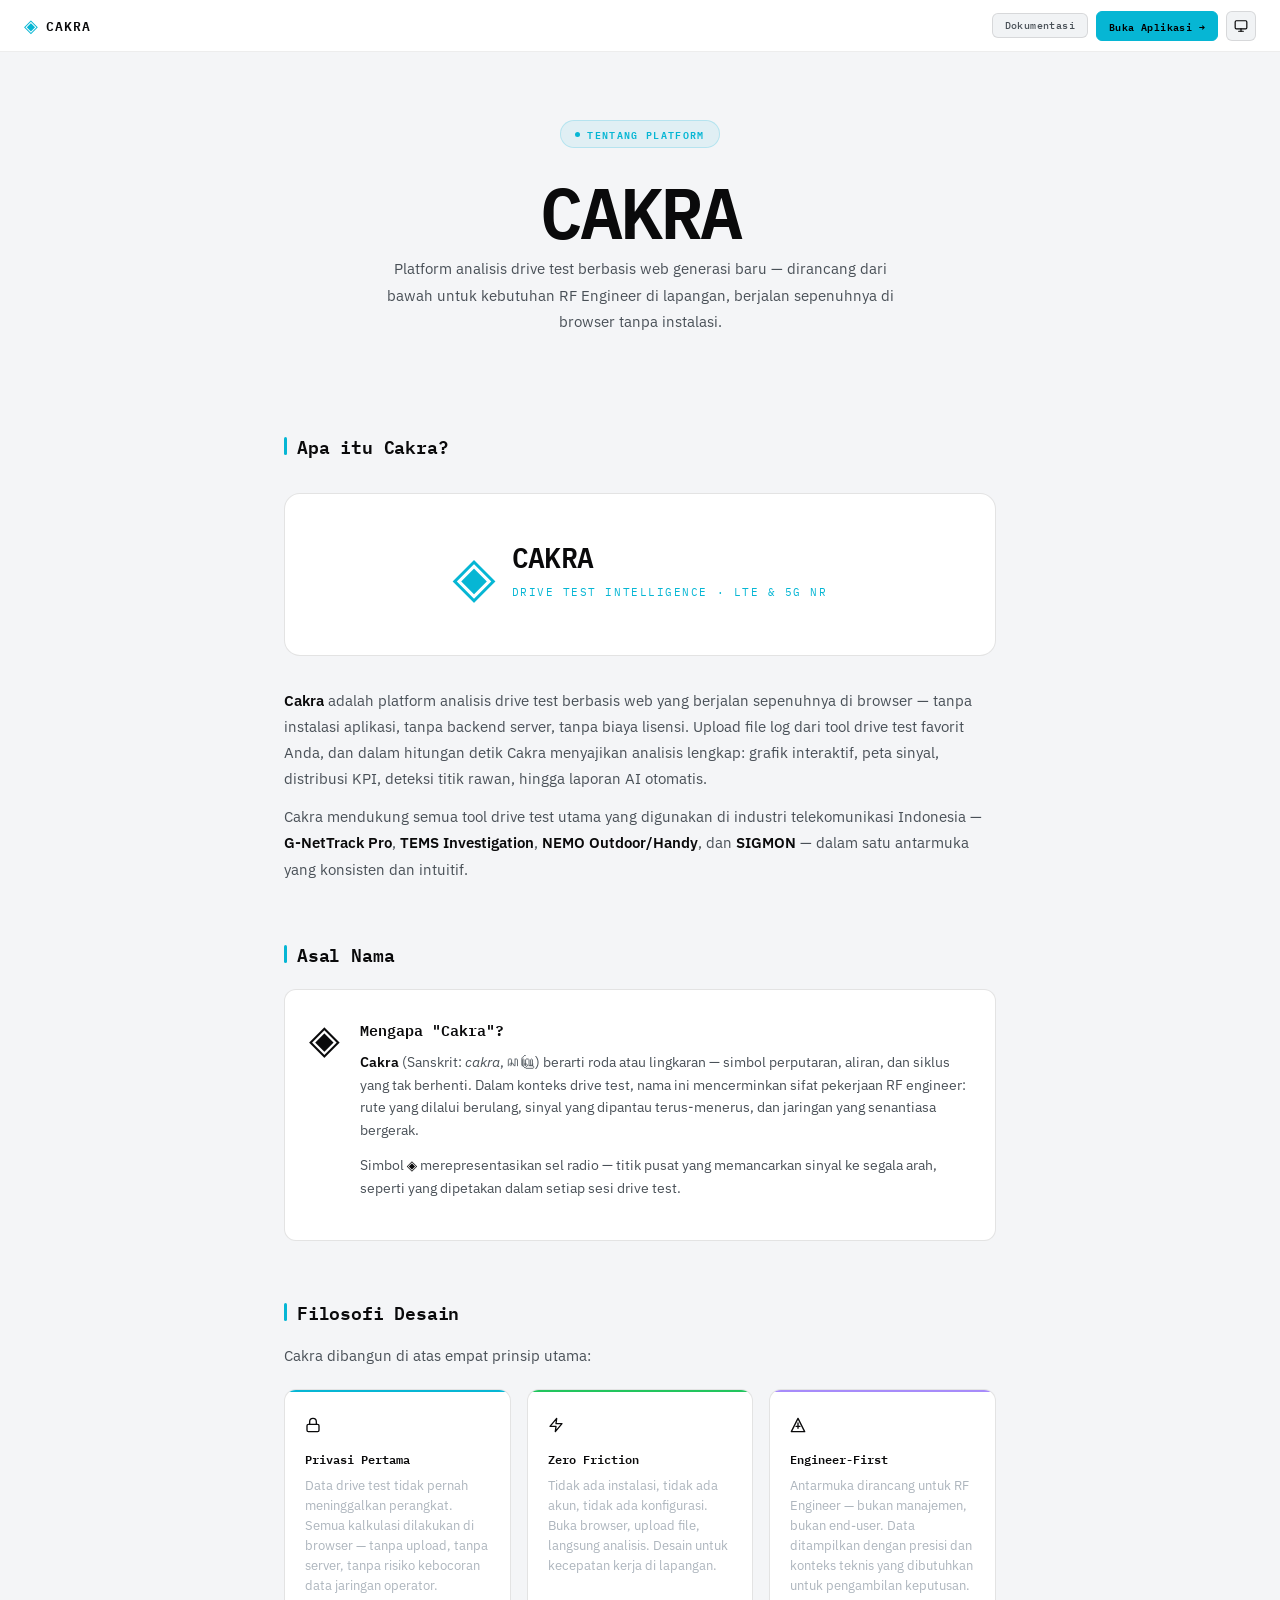
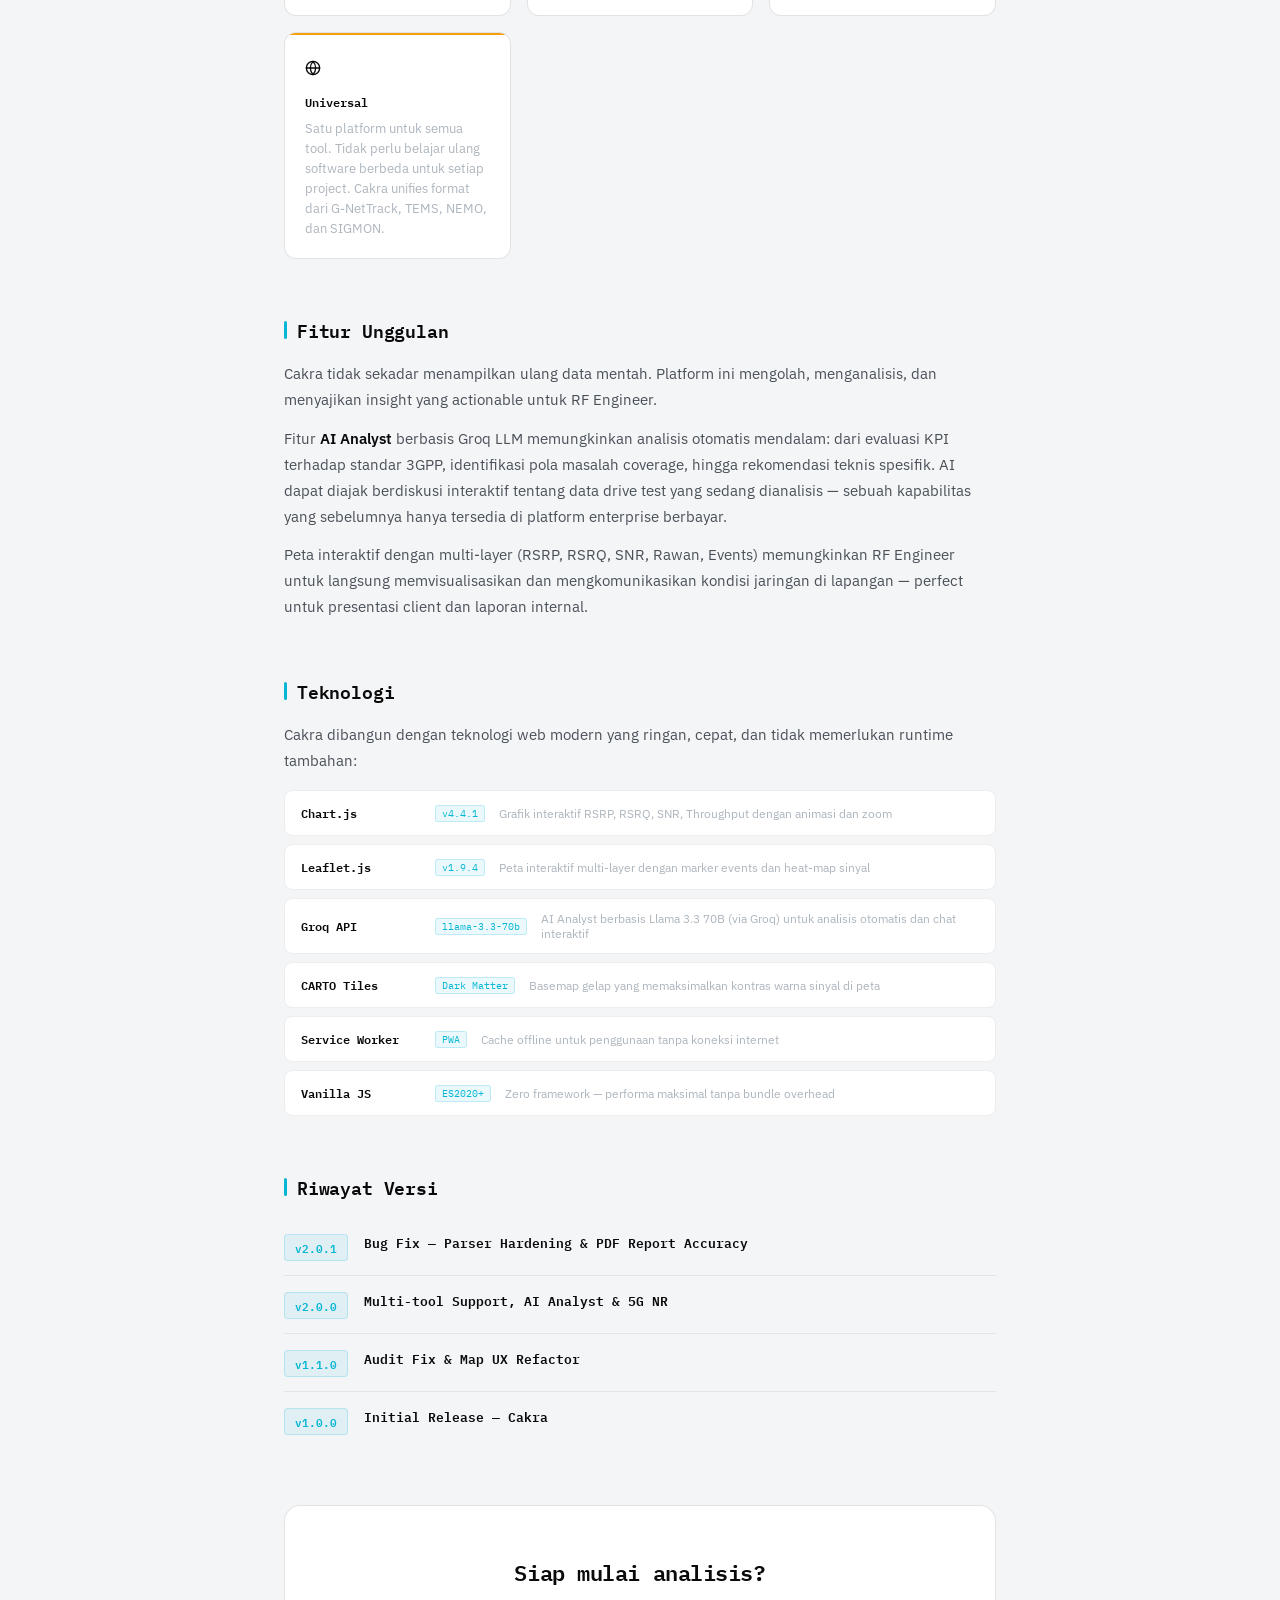
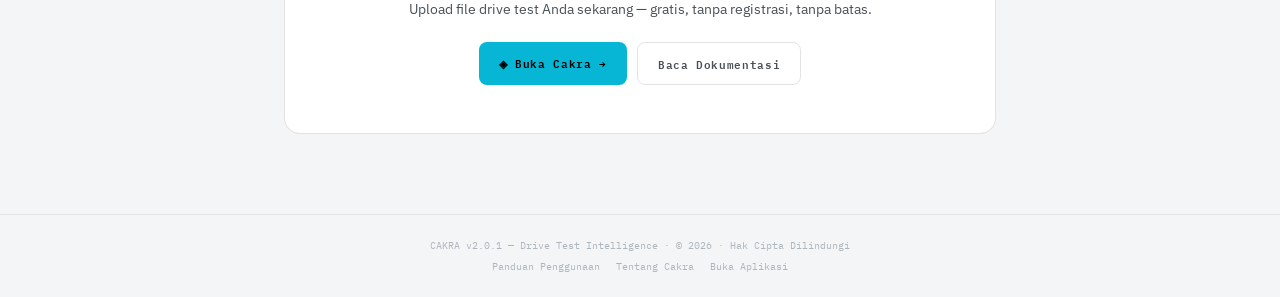
==== commit 864c18a5: "initial commit" ====
--- a/about.html
+++ b/about.html
@@ -122,6 +122,10 @@
   .name-card{flex-direction:column}
 }
 </style>
+<script>
+// Inline theme preset (prevents flash) — synced with cakra_theme key
+(function(){var s=localStorage.getItem('cakra_theme')||'system';var t=s==='system'?(window.matchMedia('(prefers-color-scheme: dark)').matches?'dark':'light'):s;document.documentElement.setAttribute('data-theme',t)})();
+</script>
 </head>
 <body>
 
@@ -133,7 +137,7 @@
   <div class="nav-right">
     <a href="docs.html" class="nav-btn">Dokumentasi</a>
     <a href="index.html" class="nav-btn nav-cta">Buka Aplikasi →</a>
-    <button class="theme-btn" id="themeBtn" onclick="toggleTheme()"><svg width="14" height="14" viewBox="0 0 24 24" fill="none" stroke="currentColor" stroke-width="2" stroke-linecap="round" stroke-linejoin="round"><path d="M21 12.79A9 9 0 1 1 11.21 3 7 7 0 0 0 21 12.79z"/></svg></button>
+    <button class="theme-btn" id="themeBtn" onclick="cycleTheme()" title="Ganti tema"></button>
   </div>
 </nav>
 
@@ -245,9 +249,9 @@
         <div class="tech-desc">Peta interaktif multi-layer dengan marker events dan heat-map sinyal</div>
       </div>
       <div class="tech-item">
-        <div class="tech-name">Anthropic API</div>
-        <div class="tech-ver">groq-llm</div>
-        <div class="tech-desc">AI Analyst berbasis Claude untuk analisis otomatis dan chat interaktif</div>
+        <div class="tech-name">Groq API</div>
+        <div class="tech-ver">llama-3.3-70b</div>
+        <div class="tech-desc">AI Analyst berbasis Llama 3.3 70B (via Groq) untuk analisis otomatis dan chat interaktif</div>
       </div>
       <div class="tech-item">
         <div class="tech-name">CARTO Tiles</div>
@@ -272,24 +276,27 @@
     <h2>Riwayat Versi</h2>
     <div class="version-list">
       <div class="version-item">
-        <div class="version-tag">v1.1.1</div>
+        <div class="version-tag">v2.0.1</div>
         <div class="version-body">
           <h4>Bug Fix — Parser Hardening &amp; PDF Report Accuracy</h4>
-          <p>Fix bug yang ditemukan saat validasi terhadap drive test riil: (1) Sanity validation di parser — reject baris dengan nilai RSRP/RSRQ/SNR di luar rentang fisik 3GPP (mencegah ghost row dengan nilai impossible seperti RSRP=244 dBm yang muncul akibat residue session atau column misalignment). (2) Header-based lookup untuk kolom BAND/BW/CQI/State di parser G-NetTrack — fix issue di mana parser pakai index tetap (54, 55, dst) padahal G-NetTrack export schema berevolusi dan menambah kolom, menyebabkan PDF report nampilin "Band 110200873" yang sebenarnya nilai RAWCELLID. (3) <span class="inline-code">buildMeta</span> di PDF export di-fix supaya pakai timestamp first/last yang benar-benar paling awal/akhir secara kronologis. (4) <span class="inline-code">min/max</span> di dashboard &amp; PDF export sekarang filter null/NaN untuk mencegah satu baris jelek mempengaruhi statistik agregat. (5) Defensive sanity filter saat load DATA dari sessionStorage untuk menangkap data tercemar dari versi parser lama.</p>
+        </div>
+      </div>
+      <div class="version-item">
+        <div class="version-tag">v2.0.0</div>
+        <div class="version-body">
+          <h4>Multi-tool Support, AI Analyst &amp; 5G NR</h4>
         </div>
       </div>
       <div class="version-item">
         <div class="version-tag">v1.1.0</div>
         <div class="version-body">
           <h4>Audit Fix &amp; Map UX Refactor</h4>
-          <p>Toolbar peta direfactor jadi sistem ring overlay non-eksklusif — Gap, Cell Churn, dan Throughput sekarang bisa nyala bareng di atas signal layer (RSRP/RSRQ/SNR) tanpa nge-replace. Throughput overlay 3-tier (high hijau, mid kuning, low merah) sesuai docs. Fitur "Pilot Pollution" di-rename jadi "Cell Churn / Handover Instability" — koreksi terminologi setelah audit terhadap definisi industri (pilot pollution klasik butuh neighbor measurement scanner data). Panel baru: PCI Mod-3 Conflict Analysis untuk identifikasi potensi PSS collision antar cell. Sample thinning di-upgrade dari index-based ke distance-based (Haversine) — eliminasi bias spatial. Dokumentasi diperbaiki: klaim 3GPP yang over-claimed di-soften jadi konvensi operator industri (selaras 3GPP), klarifikasi RLF threshold, dan disclaimer scope tool terhadap framework Kominfo.</p>
         </div>
       </div>
       <div class="version-item">
         <div class="version-tag">v1.0.0</div>
         <div class="version-body">
           <h4>Initial Release — Cakra</h4>
-          <p>Platform pertama Cakra. Multi-tool support (G-NetTrack, TEMS, NEMO, SIGMON), AI Analyst berbasis Groq LLM dengan 6 mode analisis, multi-file KML upload, peta sinyal interaktif, deteksi titik rawan, PWA offline-first, dan sistem tema dark/light/system.</p>
         </div>
       </div>
     </div>
@@ -308,7 +315,7 @@
 </div>
 
 <footer class="footer">
-  <div class="footer-text">CAKRA v1.1.1 — Drive Test Intelligence · © 2025 · Hak Cipta Dilindungi</div>
+  <div class="footer-text">CAKRA v2.0.1 — Drive Test Intelligence · © 2026 · Hak Cipta Dilindungi</div>
   <div class="footer-links">
     <a href="docs.html" class="footer-link">Panduan Penggunaan</a>
     <a href="about.html" class="footer-link">Tentang Cakra</a>
@@ -317,17 +324,37 @@
 </footer>
 
 <script>
-function getSystemTheme(){return window.matchMedia('(prefers-color-scheme:dark)').matches?'dark':'light'}
-function applyTheme(t){document.documentElement.setAttribute('data-theme',t)}
-function toggleTheme(){
-  const cur=document.documentElement.getAttribute('data-theme')||getSystemTheme();
-  const next=cur==='dark'?'light':'dark';
-  applyTheme(next);
-  document.getElementById('themeBtn').innerHTML=next==='dark'?'<svg width="14" height="14" viewBox="0 0 24 24" fill="none" stroke="currentColor" stroke-width="2" stroke-linecap="round" stroke-linejoin="round"><circle cx="12" cy="12" r="5"/><line x1="12" y1="1" x2="12" y2="3"/><line x1="12" y1="21" x2="12" y2="23"/><line x1="4.22" y1="4.22" x2="5.64" y2="5.64"/><line x1="18.36" y1="18.36" x2="19.78" y2="19.78"/><line x1="1" y1="12" x2="3" y2="12"/><line x1="21" y1="12" x2="23" y2="12"/><line x1="4.22" y1="19.78" x2="5.64" y2="18.36"/><line x1="18.36" y1="5.64" x2="19.78" y2="4.22"/></svg>':'<svg width="14" height="14" viewBox="0 0 24 24" fill="none" stroke="currentColor" stroke-width="2" stroke-linecap="round" stroke-linejoin="round"><path d="M21 12.79A9 9 0 1 1 11.21 3 7 7 0 0 0 21 12.79z"/></svg>';
-}
-applyTheme(getSystemTheme());
-document.getElementById('themeBtn').innerHTML=getSystemTheme()==='dark'?'<svg width="14" height="14" viewBox="0 0 24 24" fill="none" stroke="currentColor" stroke-width="2" stroke-linecap="round" stroke-linejoin="round"><circle cx="12" cy="12" r="5"/><line x1="12" y1="1" x2="12" y2="3"/><line x1="12" y1="21" x2="12" y2="23"/><line x1="4.22" y1="4.22" x2="5.64" y2="5.64"/><line x1="18.36" y1="18.36" x2="19.78" y2="19.78"/><line x1="1" y1="12" x2="3" y2="12"/><line x1="21" y1="12" x2="23" y2="12"/><line x1="4.22" y1="19.78" x2="5.64" y2="18.36"/><line x1="18.36" y1="5.64" x2="19.78" y2="4.22"/></svg>':'<svg width="14" height="14" viewBox="0 0 24 24" fill="none" stroke="currentColor" stroke-width="2" stroke-linecap="round" stroke-linejoin="round"><path d="M21 12.79A9 9 0 1 1 11.21 3 7 7 0 0 0 21 12.79z"/></svg>';
-window.matchMedia('(prefers-color-scheme:dark)').addEventListener('change',e=>{applyTheme(e.matches?'dark':'light')});
+// ── THEME (synced with cakra_theme key across all pages) ──
+const THEMES = ['dark','light','system'];
+const THEME_ICONS = [
+  '<svg width="14" height="14" viewBox="0 0 24 24" fill="none" stroke="currentColor" stroke-width="2" stroke-linecap="round" stroke-linejoin="round"><path d="M21 12.79A9 9 0 1 1 11.21 3 7 7 0 0 0 21 12.79z"/></svg>',
+  '<svg width="14" height="14" viewBox="0 0 24 24" fill="none" stroke="currentColor" stroke-width="2" stroke-linecap="round" stroke-linejoin="round"><circle cx="12" cy="12" r="5"/><line x1="12" y1="1" x2="12" y2="3"/><line x1="12" y1="21" x2="12" y2="23"/><line x1="4.22" y1="4.22" x2="5.64" y2="5.64"/><line x1="18.36" y1="18.36" x2="19.78" y2="19.78"/><line x1="1" y1="12" x2="3" y2="12"/><line x1="21" y1="12" x2="23" y2="12"/><line x1="4.22" y1="19.78" x2="5.64" y2="18.36"/><line x1="18.36" y1="5.64" x2="19.78" y2="4.22"/></svg>',
+  '<svg width="14" height="14" viewBox="0 0 24 24" fill="none" stroke="currentColor" stroke-width="2" stroke-linecap="round" stroke-linejoin="round"><rect x="2" y="3" width="20" height="14" rx="2"/><line x1="8" y1="21" x2="16" y2="21"/><line x1="12" y1="17" x2="12" y2="21"/></svg>'
+];
+let themeIdx = 0;
+function getSystemTheme(){return window.matchMedia('(prefers-color-scheme: dark)').matches?'dark':'light'}
+function applyTheme(){
+  const theme = THEMES[themeIdx];
+  const resolved = theme === 'system' ? getSystemTheme() : theme;
+  document.documentElement.setAttribute('data-theme', resolved);
+  const btn = document.getElementById('themeBtn');
+  if (btn) btn.innerHTML = THEME_ICONS[themeIdx];
+}
+function cycleTheme(){
+  themeIdx = (themeIdx + 1) % THEMES.length;
+  localStorage.setItem('cakra_theme', THEMES[themeIdx]);
+  applyTheme();
+}
+function initTheme(){
+  const saved = localStorage.getItem('cakra_theme') || 'system';
+  themeIdx = THEMES.indexOf(saved);
+  if (themeIdx < 0) themeIdx = THEMES.indexOf('system');
+  applyTheme();
+}
+window.matchMedia('(prefers-color-scheme: dark)').addEventListener('change', () => {
+  if (THEMES[themeIdx] === 'system') applyTheme();
+});
+initTheme();
 </script>
 </body>
 </html>
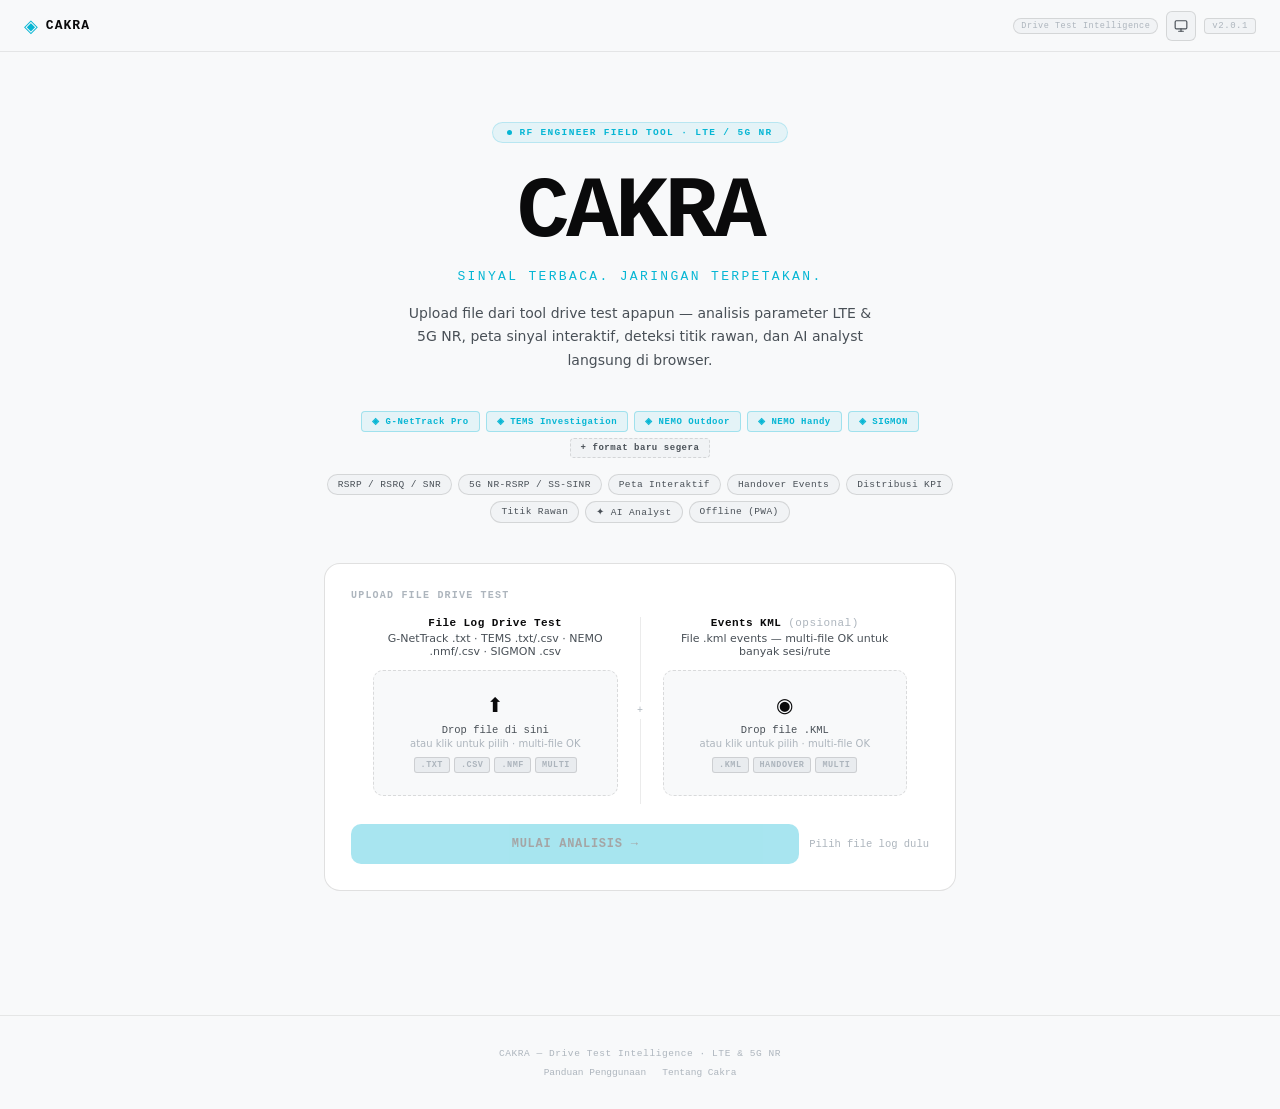
==== commit c9e20f1c: "initial commit" ====
--- a/about.html
+++ b/about.html
@@ -1,6 +1,16 @@
 <!DOCTYPE html>
 <html lang="id">
 <head>
+<script>
+(function(){
+  var ref = document.referrer;
+  var sameOrigin = ref && (ref.indexOf(location.hostname) !== -1 || location.hostname === "localhost" || location.hostname === "");
+  if (!sameOrigin) {
+    location.replace("index.html");
+  }
+})();
+</script>
+
 <meta charset="UTF-8">
 <meta name="viewport" content="width=device-width, initial-scale=1.0">
 <title>Tentang Cakra — Drive Test Intelligence</title>
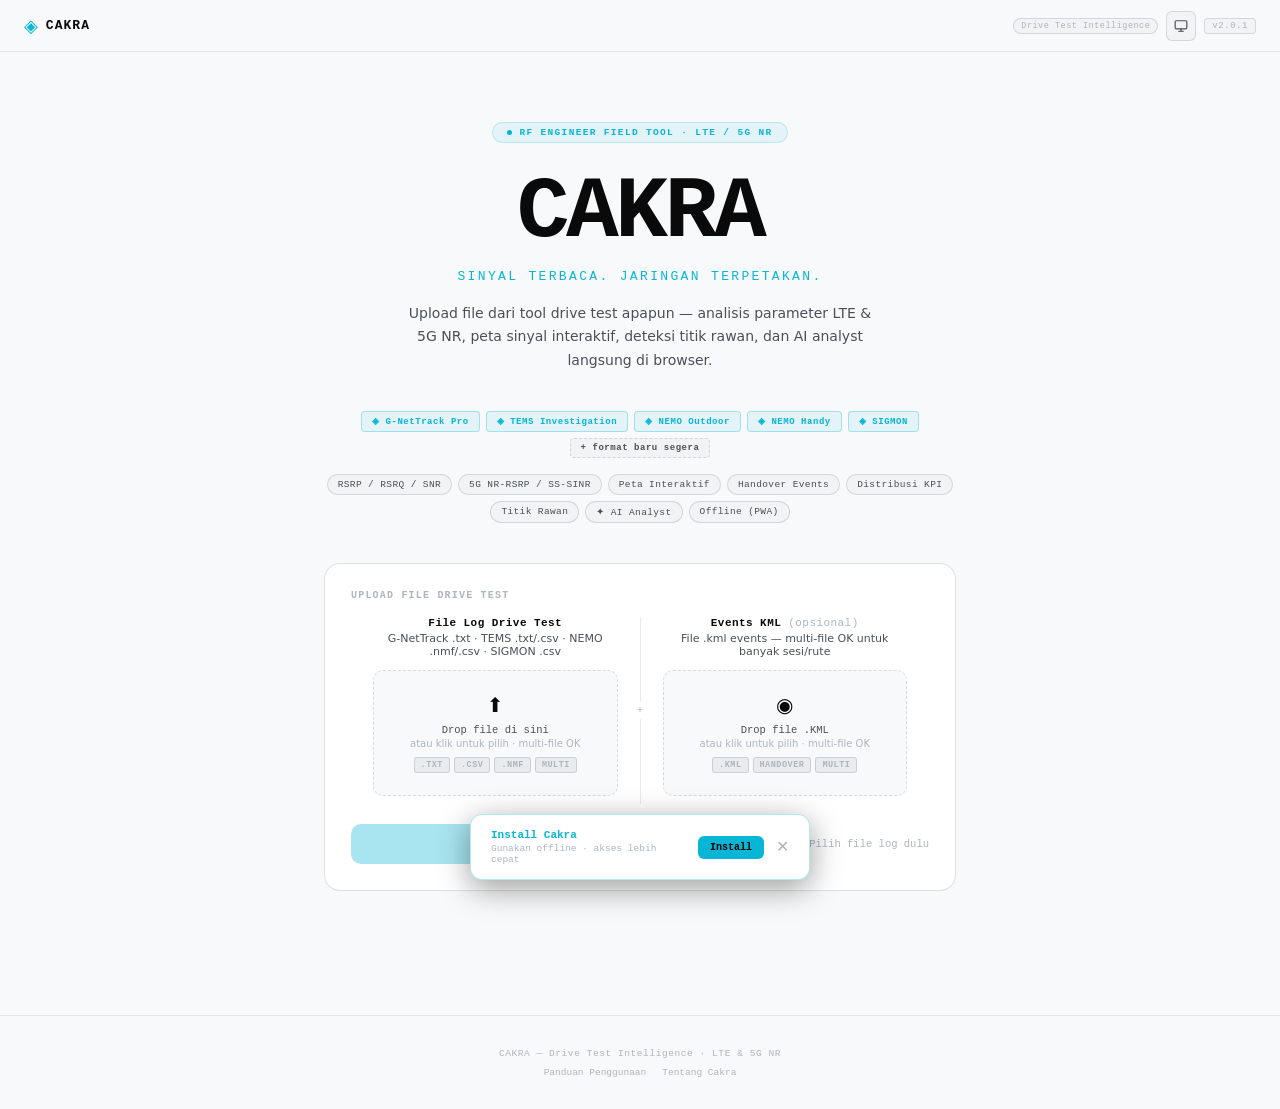
==== commit 7cf09803: "initial commit" ====
--- a/about.html
+++ b/about.html
@@ -134,7 +134,7 @@
 </style>
 <script>
 // Inline theme preset (prevents flash) — synced with cakra_theme key
-(function(){var s=localStorage.getItem('cakra_theme')||'system';var t=s==='system'?(window.matchMedia('(prefers-color-scheme: dark)').matches?'dark':'light'):s;document.documentElement.setAttribute('data-theme',t)})();
+(function(){var s=sessionStorage.getItem('cakra_theme')||'system';var t=s==='system'?(window.matchMedia('(prefers-color-scheme: dark)').matches?'dark':'light'):s;document.documentElement.setAttribute('data-theme',t)})();
 </script>
 </head>
 <body>
@@ -352,11 +352,11 @@
 }
 function cycleTheme(){
   themeIdx = (themeIdx + 1) % THEMES.length;
-  localStorage.setItem('cakra_theme', THEMES[themeIdx]);
+  sessionStorage.setItem('cakra_theme', THEMES[themeIdx]);
   applyTheme();
 }
 function initTheme(){
-  const saved = localStorage.getItem('cakra_theme') || 'system';
+  const saved = sessionStorage.getItem('cakra_theme') || 'system';
   themeIdx = THEMES.indexOf(saved);
   if (themeIdx < 0) themeIdx = THEMES.indexOf('system');
   applyTheme();
